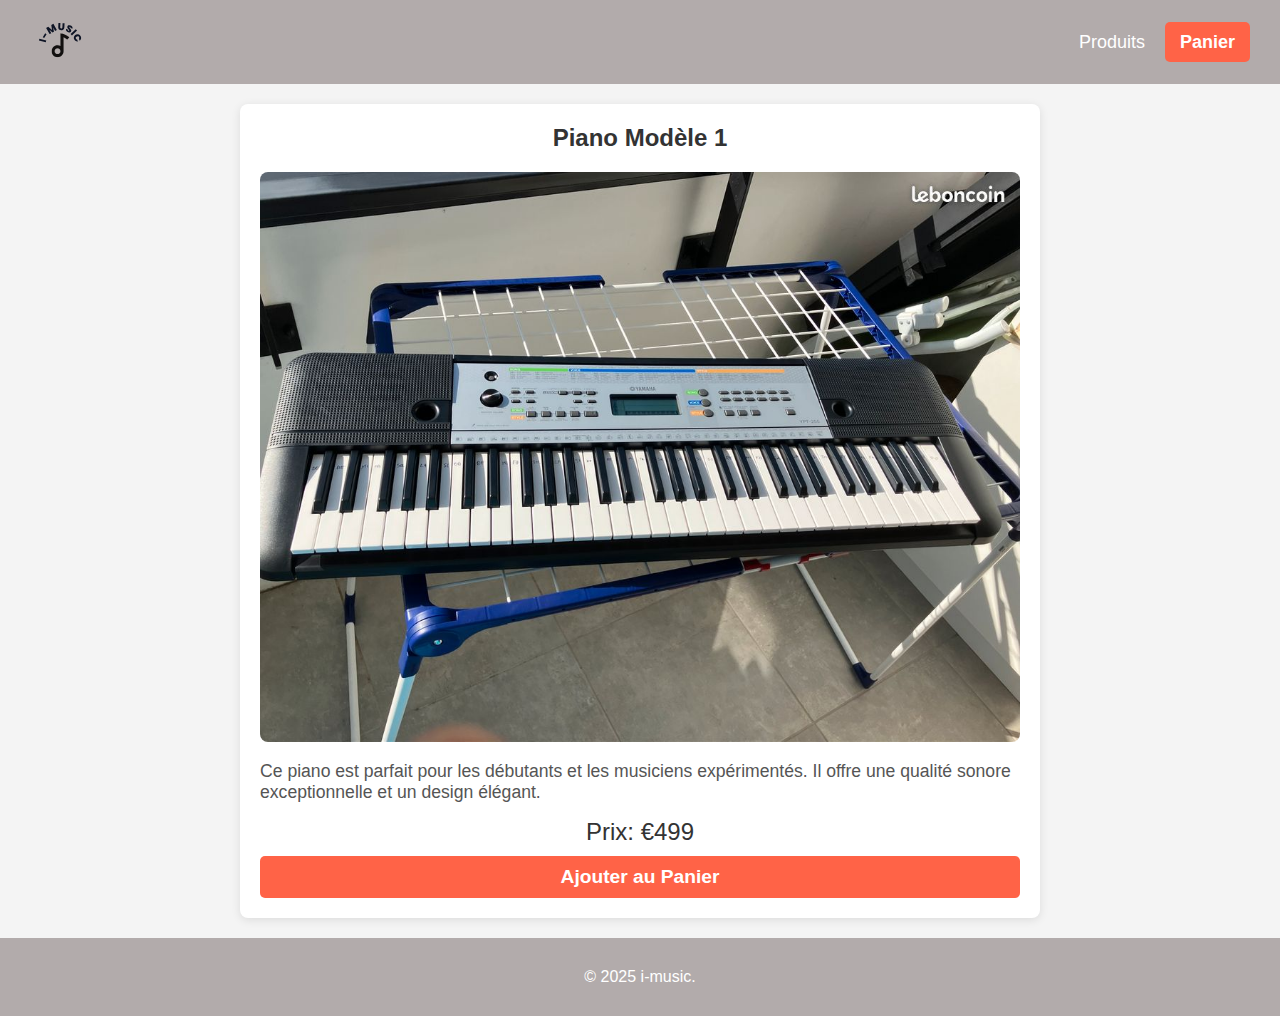
==== e-com/pages/details-piano1.html @ d831e6a1 "Challenge Web, e-commerce website" ====
<!DOCTYPE html>
<html lang="fr">
  <head>
    <meta charset="UTF-8" />
    <meta name="viewport" content="width=device-width, initial-scale=1.0" />
    <link rel="stylesheet" href="/e-com/style/style.css" />
    <link rel="stylesheet" href="/e-com/style/details.css" />
    <title>Détails du Piano Modèle 1</title>
  </head>
  <body>
    <header>
      <nav class="navbar">
        <div class="logo">
          <a href="/e-com/pages/index.html">
            <img src="/e-com/icons/logo-transparent-svg.svg" alt="MonLogo" />
          </a>
        </div>
        <ul class="nav-links">
          <li><a href="/e-com/pages/produits.html">Produits</a></li>
          <li><a href="/e-com/pages/panier.html" class="btn">Panier</a></li>
        </ul>
      </nav>
    </header>

    <section id="product-details">
      <div class="container">
        <h2>Piano Modèle 1</h2>
        <img src="/e-com/imgs/piano1.jpg" alt="Piano Modèle 1" />
        <p class="description">
          Ce piano est parfait pour les débutants et les musiciens expérimentés.
          Il offre une qualité sonore exceptionnelle et un design élégant.
        </p>
        <p class="price">Prix: €499</p>
        <button
          id="add-to-cart"
          class="btn"
          data-product-id="1"
          data-product-name="Piano Modèle 1"
          data-product-price="499"
        >
          Ajouter au Panier
        </button>
      </div>
    </section>

    <footer>
      <div class="footer-container">
        <p>&copy; 2025 i-music.</p>
      </div>
    </footer>

    <script src="/e-com/js/details.js"></script>
  </body>
</html>
---- e-com/style/style.css ----
* {
  margin: 0;
  padding: 0;
  box-sizing: border-box;
}

body {
  font-family: "Arial", sans-serif;
  background-color: #f4f4f4;
}

header {
  background-color: #b2abab;
  color: #fff;
}

.navbar {
  display: flex;
  justify-content: space-between;
  align-items: center;
  padding: 15px 30px;
}

.btn {
  background-color: #ff6347;
  padding: 10px 15px;
  border-radius: 5px;
  color: #fff;
  font-weight: bold;
  transition: background-color 0.3s;
}

.btn:hover {
  background-color: #e5533d;
}

.logo {
  display: flex;
  align-items: center;
}

.logo img {
  height: 50px;
  width: auto;
}

.nav-links {
  list-style: none;
  display: flex;
  gap: 20px;
}

.nav-links li {
  display: inline;
}

.nav-links a {
  text-decoration: none;
  color: #fff;
  font-size: 18px;
  transition: color 0.3s;
}

.nav-links a:hover {
  color: #ff6347;
}

.menu-toggle {
  display: none;
  flex-direction: column;
  cursor: pointer;
}

.bar {
  height: 3px;
  width: 25px;
  background-color: #fff;
  margin: 3px 0;
  transition: all 0.3s ease;
}

.hero {
  position: relative;
  text-align: center;
  color: white;
  margin-bottom: 40px; /* Ajout d'une marge en bas */
}

.hero img {
  width: 100%;
  height: auto;
  object-fit: cover;
}

.hero-text {
  position: absolute;
  top: 50%;
  left: 50%;
  transform: translate(-50%, -50%);
}

.featured-products {
  padding: 40px 20px; /* Augmentation du padding */
  text-align: center;
}

.featured-products h2 {
  margin-bottom: 20px; /* Ajout d'une marge en bas du titre */
}

.product-grid {
  display: flex;
  justify-content: center;
  gap: 40px; /* Augmentation de l'espacement entre les produits */
}

.product-item {
  background-color: white;
  border: 1px solid #ddd;
  border-radius: 5px;
  padding: 20px; /* Augmentation du padding */
  width: 220px; /* Légère augmentation de la largeur */
  box-shadow: 0 2px 5px rgba(0, 0, 0, 0.1); /* Ajout d'une ombre */
}

.product-item img {
  width: 100%;
  height: auto;
  margin-bottom: 10px; /* Ajout d'une marge en bas de l'image */
}

.testimonials {
  padding: 40px 20px; /* Augmentation du padding */
  background-color: #f9f9f9;
  text-align: center;
  margin-bottom: 40px; /* Ajout d'une marge en bas */
}

.testimonials h2 {
  margin-bottom: 20px; /* Ajout d'une marge en bas du titre */
}

footer {
  background-color: #b2abab;
  color: #fff;
  padding: 20px 0;
  text-align: center;
}

.footer-container {
  max-width: 1200px;
  margin: 0 auto;
}

.footer-container p {
  margin: 10px 0;
  font-size: 16px;
}

.footer-container a {
  color: #fff;
  text-decoration: none;
}

.footer-container a:hover {
  color: #ff6347;
}

.social-icons {
  margin-top: 10px;
}

.social-icons a {
  margin: 0 20px;
}

.social-icons img {
  width: 50px; /* Ajustez la taille selon vos besoins */
  height: auto;
  transition: transform 0.3s;
}

.social-icons img:hover {
  transform: scale(1.1);
}

:root {
  --background-color: #ffffff; /* Couleur de fond pour le thème clair */
  --text-color: #000000; /* Couleur du texte pour le thème clair */
}

[data-theme="dark"] {
  --background-color: #000000; /* Couleur de fond pour le thème sombre */
  --text-color: #ffffff; /* Couleur du texte pour le thème sombre */
}

body {
  background-color: var(--background-color);
  color: var(--text-color);
}

@media (max-width: 768px) {
  .nav-links {
    position: absolute;
    top: 60px;
    right: 0;
    background-color: #fffefe;
    flex-direction: column;
    width: 100%;
    height: 0;
    overflow: hidden;
    transition: height 0.3s ease;
  }

  .nav-links.active {
    height: auto;
  }

  .nav-links li {
    text-align: center;
    padding: 15px 0;
  }

  .menu-toggle {
    display: flex;
  }
}
---- e-com/style/details.css ----
body {
  font-family: Arial, sans-serif;
  background-color: #f4f4f4; /* Couleur de fond claire */
  margin: 0;
  padding: 0;
}

header {
  background-color: #b2abab; /* Couleur de fond du header */
  color: #fff;
}

.navbar {
  display: flex;
  justify-content: space-between;
  align-items: center;
  padding: 15px 30px;
}

.container {
  max-width: 800px;
  margin: 20px auto;
  padding: 20px;
  background-color: #fff; /* Couleur de fond du conteneur */
  border-radius: 8px;
  box-shadow: 0 2px 10px rgba(0, 0, 0, 0.1);
}

h2 {
  text-align: center;
  margin-bottom: 20px;
  color: #333;
}

#product-details img {
  width: 100%; /* Ajuste l'image à la largeur du conteneur */
  height: auto; /* Garde les proportions de l'image */
  border-radius: 8px;
}

.description {
  margin: 15px 0;
  font-size: 1.1em;
  color: #555;
}

.price {
  font-size: 1.5em;
  color: #333;
  margin: 10px 0;
  text-align: center;
}

#add-to-cart {
  display: block;
  width: 100%;
  padding: 10px;
  background-color: #ff6347; /* Couleur de fond du bouton */
  color: white;
  border: none;
  border-radius: 5px;
  cursor: pointer;
  font-size: 1.2em;
  transition: background-color 0.3s;
}

#add-to-cart:hover {
  background-color: #e5533d; /* Couleur de fond au survol */
}

footer {
  background-color: #b2abab; /* Couleur de fond du footer */
  color: #fff;
  padding: 20px 0;
  text-align: center;
}

.footer-container {
  max-width: 1200px;
  margin: 0 auto;
  padding: 0 20px;
}
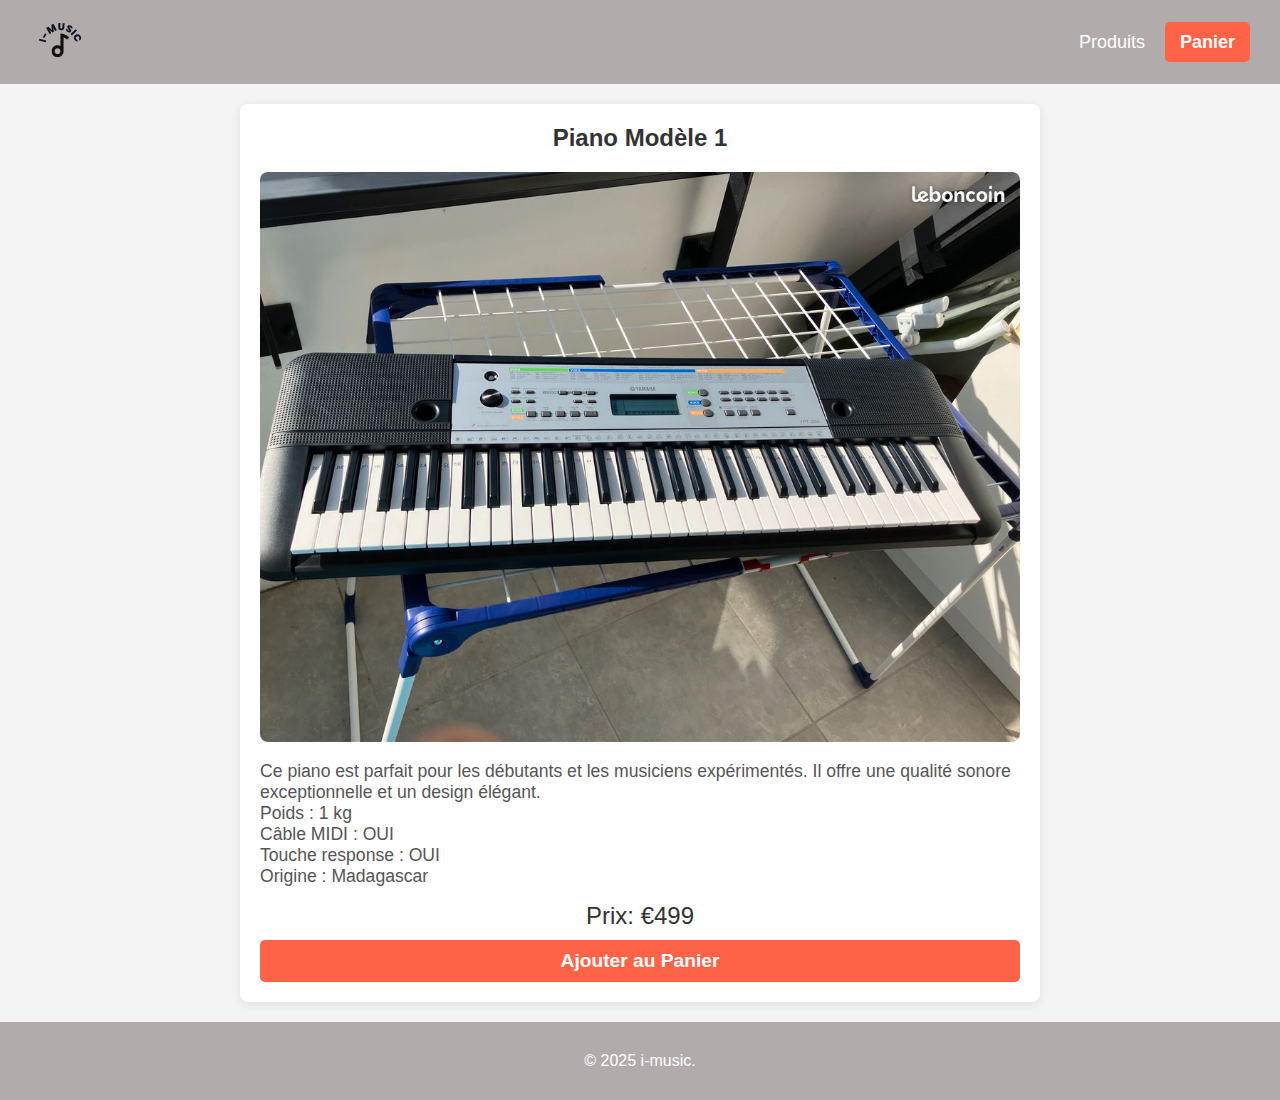
==== commit a1a6b707: "Correct the details for the piano 1" ====
--- a/e-com/pages/details-piano1.html
+++ b/e-com/pages/details-piano1.html
@@ -29,6 +29,8 @@
         <p class="description">
           Ce piano est parfait pour les débutants et les musiciens expérimentés.
           Il offre une qualité sonore exceptionnelle et un design élégant.
+          <br />Poids : 1 kg <br />Câble MIDI : OUI <br />Touche response : OUI
+          <br />Origine : Madagascar
         </p>
         <p class="price">Prix: €499</p>
         <button
